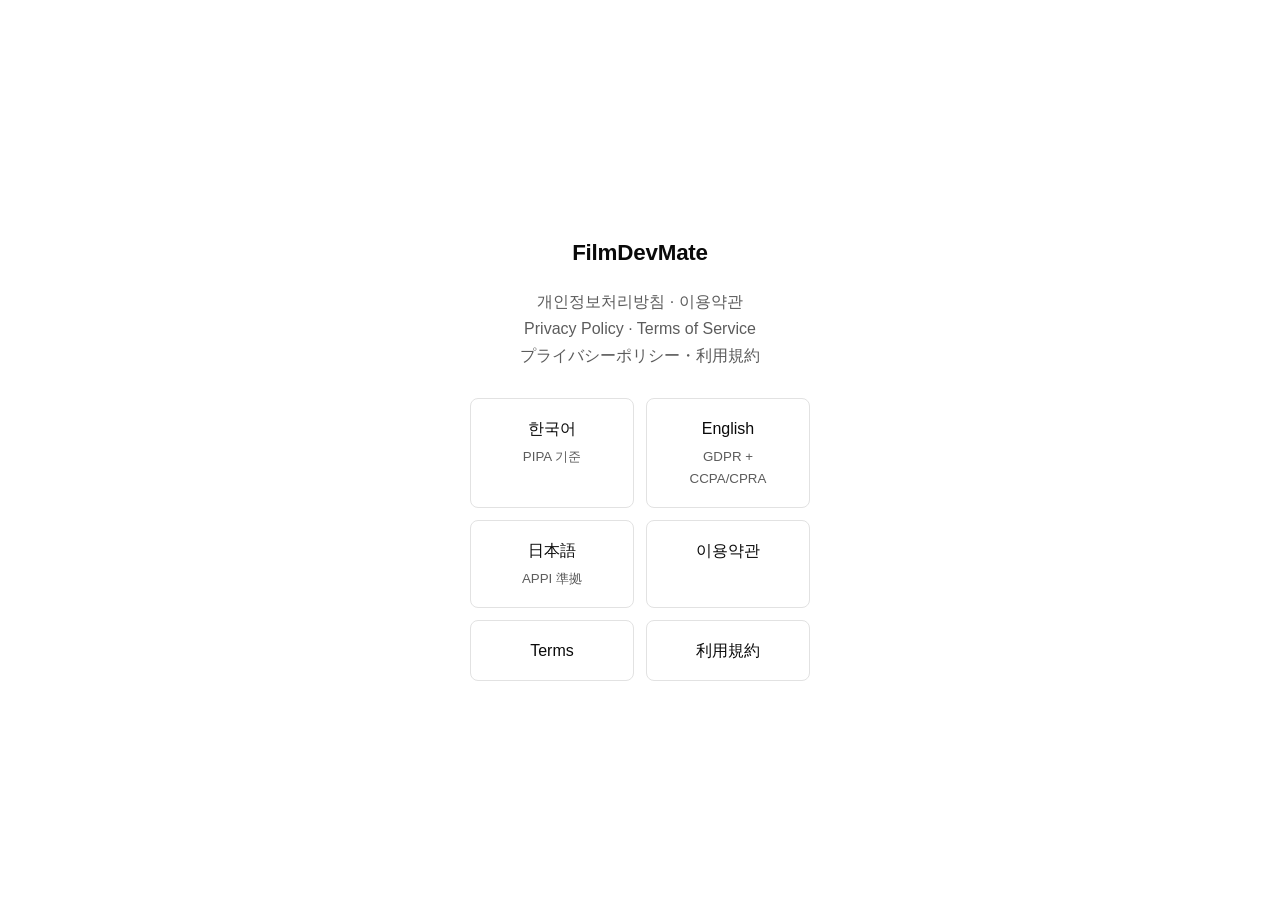
==== index.html @ dafe7eda "Add FilmDevMate privacy policy and terms of service (ko/en/ja)" ====
<!doctype html>
<html lang="ko">
<head>
<meta charset="utf-8">
<meta name="viewport" content="width=device-width, initial-scale=1">
<title>FilmDevMate — Legal</title>
<meta name="robots" content="noindex">
<link rel="stylesheet" href="./assets/style.css">
</head>
<body>
<main class="home">
  <div class="card">
    <h1>FilmDevMate</h1>
    <p class="muted">개인정보처리방침 · 이용약관<br>Privacy Policy · Terms of Service<br>プライバシーポリシー・利用規約</p>
    <div class="langgrid">
      <a href="./ko/privacy.html">한국어<small>PIPA 기준</small></a>
      <a href="./en/privacy.html">English<small>GDPR + CCPA/CPRA</small></a>
      <a href="./ja/privacy.html">日本語<small>APPI 準拠</small></a>
      <a href="./ko/terms.html">이용약관</a>
      <a href="./en/terms.html">Terms</a>
      <a href="./ja/terms.html">利用規約</a>
    </div>
  </div>
</main>
</body>
</html>
---- assets/style.css ----
:root {
  --bg: #ffffff;
  --fg: #0a0a0a;
  --muted: #5c5c5c;
  --border: #e2e2e2;
  --accent: #0a0a0a;
  --table-stripe: #f7f7f7;
  --code-bg: #f2f2f2;
}

@media (prefers-color-scheme: dark) {
  :root {
    --bg: #0a0a0a;
    --fg: #ededed;
    --muted: #a3a3a3;
    --border: #262626;
    --accent: #ededed;
    --table-stripe: #151515;
    --code-bg: #171717;
  }
}

* { box-sizing: border-box; }

html { -webkit-text-size-adjust: 100%; }

body {
  margin: 0;
  background: var(--bg);
  color: var(--fg);
  font-family: -apple-system, BlinkMacSystemFont, "Segoe UI", "Noto Sans KR",
    "Noto Sans JP", "Malgun Gothic", "Hiragino Kaku Gothic ProN", Roboto,
    Helvetica, Arial, sans-serif;
  line-height: 1.7;
  font-size: 16px;
}

.wrap {
  max-width: 760px;
  margin: 0 auto;
  padding: 0 20px 80px;
}

header.site {
  border-bottom: 1px solid var(--border);
  margin-bottom: 40px;
}

header.site .wrap {
  padding-top: 24px;
  padding-bottom: 20px;
  display: flex;
  flex-wrap: wrap;
  align-items: center;
  justify-content: space-between;
  gap: 12px;
}

.brand {
  font-weight: 700;
  font-size: 1.05rem;
  text-decoration: none;
  color: var(--fg);
  letter-spacing: -0.01em;
}

nav.switch {
  display: flex;
  gap: 18px;
  flex-wrap: wrap;
  font-size: 0.9rem;
}

nav.switch a {
  color: var(--muted);
  text-decoration: none;
  border-bottom: 1px solid transparent;
  padding-bottom: 2px;
}

nav.switch a.active {
  color: var(--fg);
  border-bottom-color: var(--fg);
}

nav.switch a:hover { color: var(--fg); }

nav.switch .sep {
  color: var(--border);
}

h1 {
  font-size: 1.6rem;
  letter-spacing: -0.01em;
  margin-bottom: 4px;
}

h2 {
  font-size: 1.15rem;
  margin-top: 2.4em;
  padding-top: 1.2em;
  border-top: 1px solid var(--border);
}

h3 {
  font-size: 1rem;
  margin-top: 1.8em;
}

.meta {
  color: var(--muted);
  font-size: 0.88rem;
  margin-bottom: 2.2em;
}

.meta div { margin: 2px 0; }

p, li { color: var(--fg); }

.muted { color: var(--muted); }

a { color: var(--accent); }

table {
  width: 100%;
  border-collapse: collapse;
  margin: 1em 0;
  font-size: 0.92rem;
}

caption {
  text-align: left;
  font-size: 0.85rem;
  color: var(--muted);
  margin-bottom: 6px;
}

th, td {
  border: 1px solid var(--border);
  padding: 8px 10px;
  text-align: left;
  vertical-align: top;
}

th {
  background: var(--table-stripe);
  font-weight: 600;
  white-space: nowrap;
}

tbody tr:nth-child(even) { background: var(--table-stripe); }

.callout {
  border: 1px solid var(--border);
  background: var(--table-stripe);
  padding: 14px 16px;
  border-radius: 6px;
  font-size: 0.9rem;
  margin: 1.2em 0;
}

.callout.legal-note {
  font-size: 0.82rem;
  color: var(--muted);
}

pre {
  background: var(--code-bg);
  border: 1px solid var(--border);
  border-radius: 6px;
  padding: 14px 16px;
  overflow-x: auto;
  font-size: 0.85rem;
  white-space: pre-wrap;
}

footer.site {
  margin-top: 60px;
  padding-top: 20px;
  border-top: 1px solid var(--border);
  color: var(--muted);
  font-size: 0.82rem;
}

footer.site .wrap { padding: 0; max-width: 760px; }

.toc {
  font-size: 0.88rem;
  columns: 2;
  column-gap: 24px;
}

@media (max-width: 640px) {
  .toc { columns: 1; }
  h1 { font-size: 1.35rem; }
}

.toc a {
  display: block;
  color: var(--muted);
  text-decoration: none;
  padding: 2px 0;
}

.toc a:hover { color: var(--fg); }

.home {
  min-height: 100vh;
  display: flex;
  align-items: center;
  justify-content: center;
  text-align: center;
}

.home .card {
  max-width: 420px;
  padding: 40px;
}

.home h1 { font-size: 1.4rem; }

.langgrid {
  display: grid;
  grid-template-columns: 1fr 1fr;
  gap: 12px;
  margin-top: 28px;
}

.langgrid a {
  display: block;
  border: 1px solid var(--border);
  border-radius: 8px;
  padding: 16px;
  text-decoration: none;
  color: var(--fg);
}

.langgrid a:hover { border-color: var(--fg); }

.langgrid small {
  display: block;
  color: var(--muted);
  font-weight: 400;
  margin-top: 4px;
}
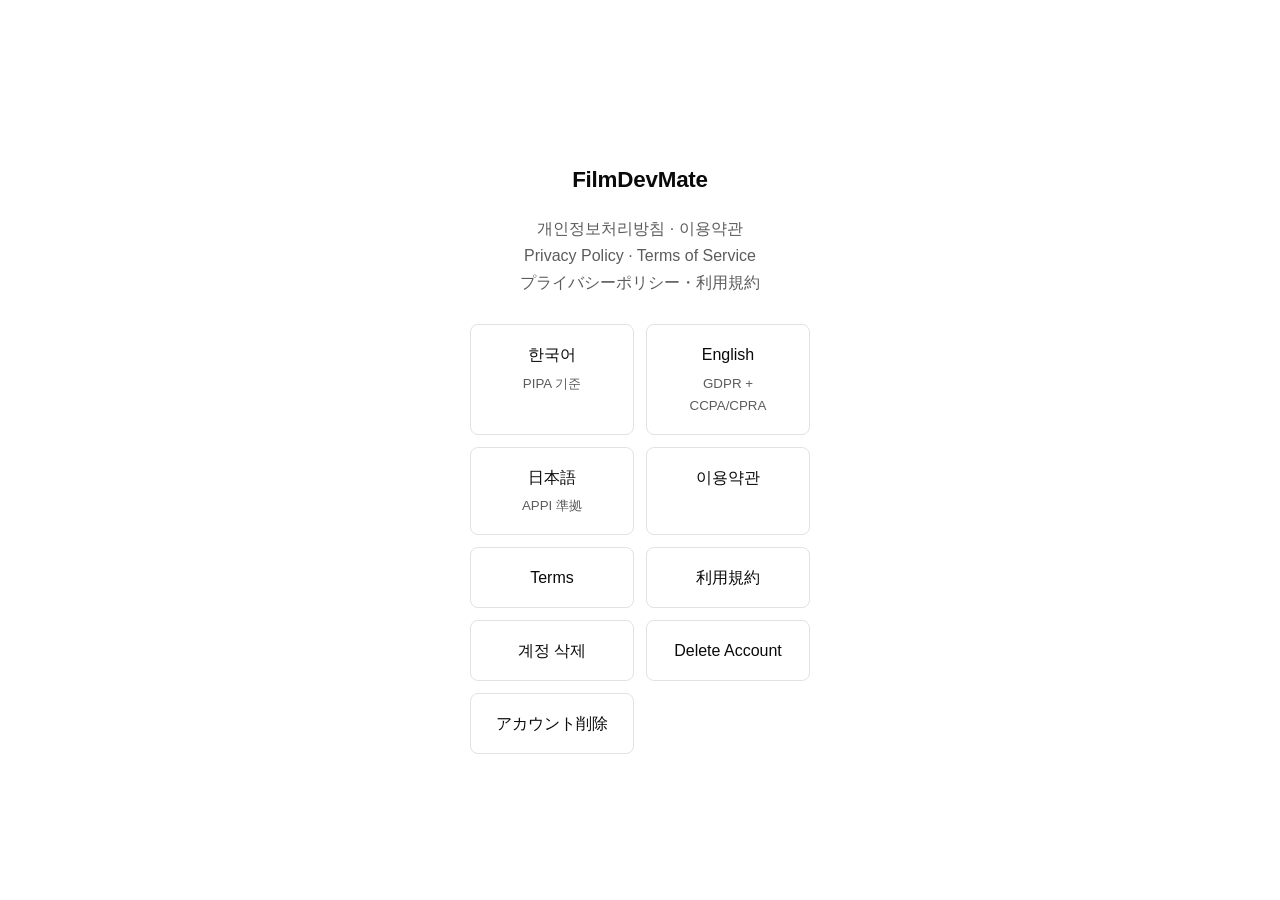
==== commit fcb5ef4f: "Add self-serve account deletion page (ko/en/ja) Google Play's User Data policy requires a web-access" ====
--- a/index.html
+++ b/index.html
@@ -19,6 +19,9 @@
       <a href="./ko/terms.html">이용약관</a>
       <a href="./en/terms.html">Terms</a>
       <a href="./ja/terms.html">利用規約</a>
+      <a href="./ko/delete-account.html">계정 삭제</a>
+      <a href="./en/delete-account.html">Delete Account</a>
+      <a href="./ja/delete-account.html">アカウント削除</a>
     </div>
   </div>
 </main>
--- a/assets/style.css
+++ b/assets/style.css
@@ -204,6 +204,74 @@
 
 .toc a:hover { color: var(--fg); }
 
+/* Account deletion page */
+
+.authbuttons {
+  display: flex;
+  flex-wrap: wrap;
+  gap: 10px;
+  margin: 1.2em 0;
+}
+
+.authform {
+  display: flex;
+  flex-direction: column;
+  gap: 10px;
+  max-width: 360px;
+  margin-top: 2em;
+}
+
+.authform p { margin: 0; font-size: 0.88rem; }
+
+button,
+input[type="email"],
+input[type="password"],
+input[type="text"] {
+  font: inherit;
+  font-size: 0.95rem;
+  padding: 10px 16px;
+  border: 1px solid var(--border);
+  border-radius: 8px;
+  background: var(--bg);
+  color: var(--fg);
+}
+
+input[type="text"] { max-width: 360px; width: 100%; display: block; }
+
+button {
+  cursor: pointer;
+  font-weight: 600;
+}
+
+button:hover:not(:disabled) { border-color: var(--fg); }
+
+button:disabled,
+input:disabled {
+  opacity: 0.45;
+  cursor: not-allowed;
+}
+
+button.danger {
+  border-color: #c0392b;
+  color: #c0392b;
+}
+
+button.danger:hover:not(:disabled) {
+  background: #c0392b;
+  border-color: #c0392b;
+  color: #ffffff;
+}
+
+.checkline {
+  display: flex;
+  align-items: flex-start;
+  gap: 10px;
+  margin: 1.2em 0;
+  font-size: 0.95rem;
+}
+
+.checkline input { margin-top: 5px; }
+
 .home {
   min-height: 100vh;
   display: flex;
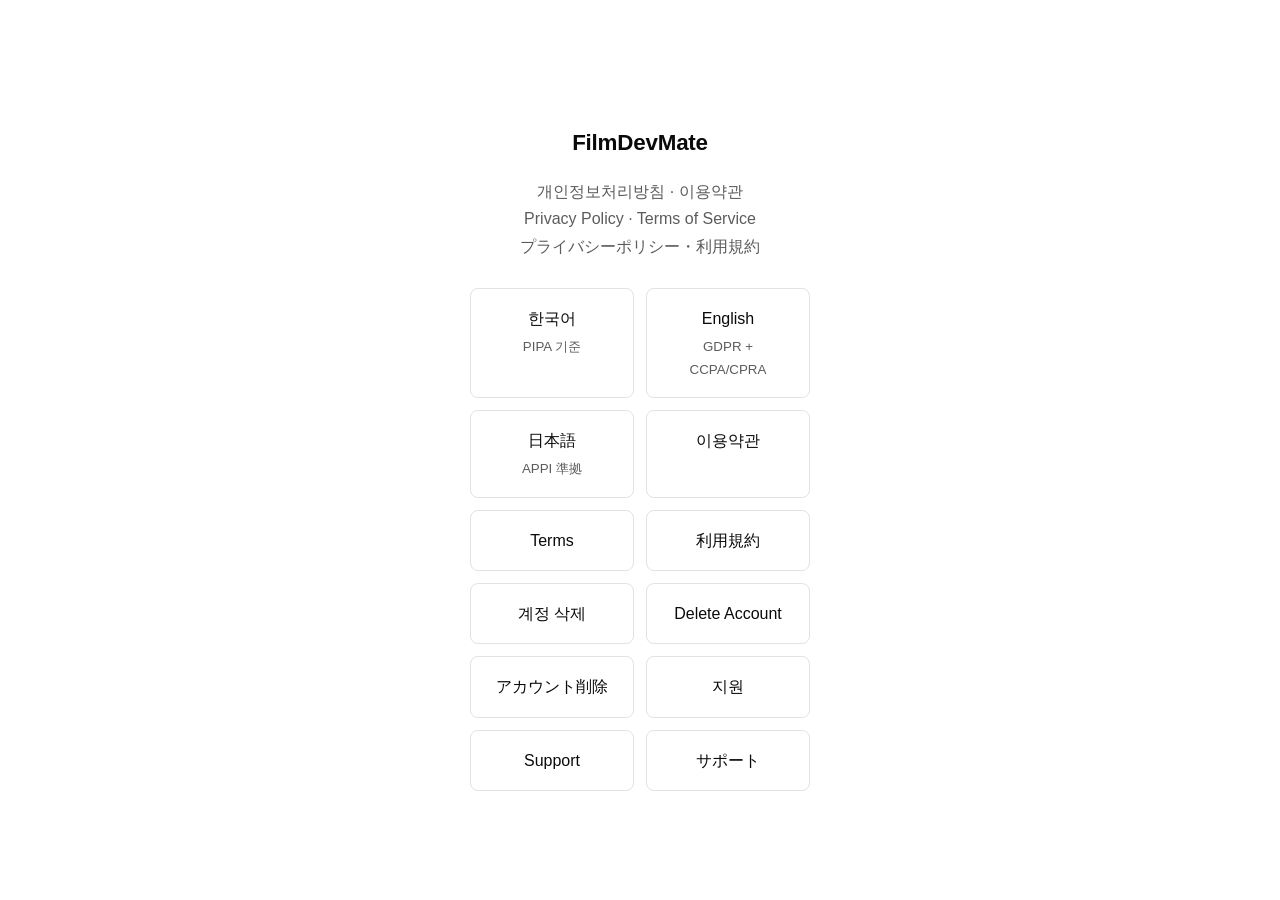
==== commit 6da8888d: "Add support page (ko/en/ja) App Store Connect requires a Support URL for the app's product page. Reu" ====
--- a/index.html
+++ b/index.html
@@ -22,6 +22,9 @@
       <a href="./ko/delete-account.html">계정 삭제</a>
       <a href="./en/delete-account.html">Delete Account</a>
       <a href="./ja/delete-account.html">アカウント削除</a>
+      <a href="./ko/support.html">지원</a>
+      <a href="./en/support.html">Support</a>
+      <a href="./ja/support.html">サポート</a>
     </div>
   </div>
 </main>
